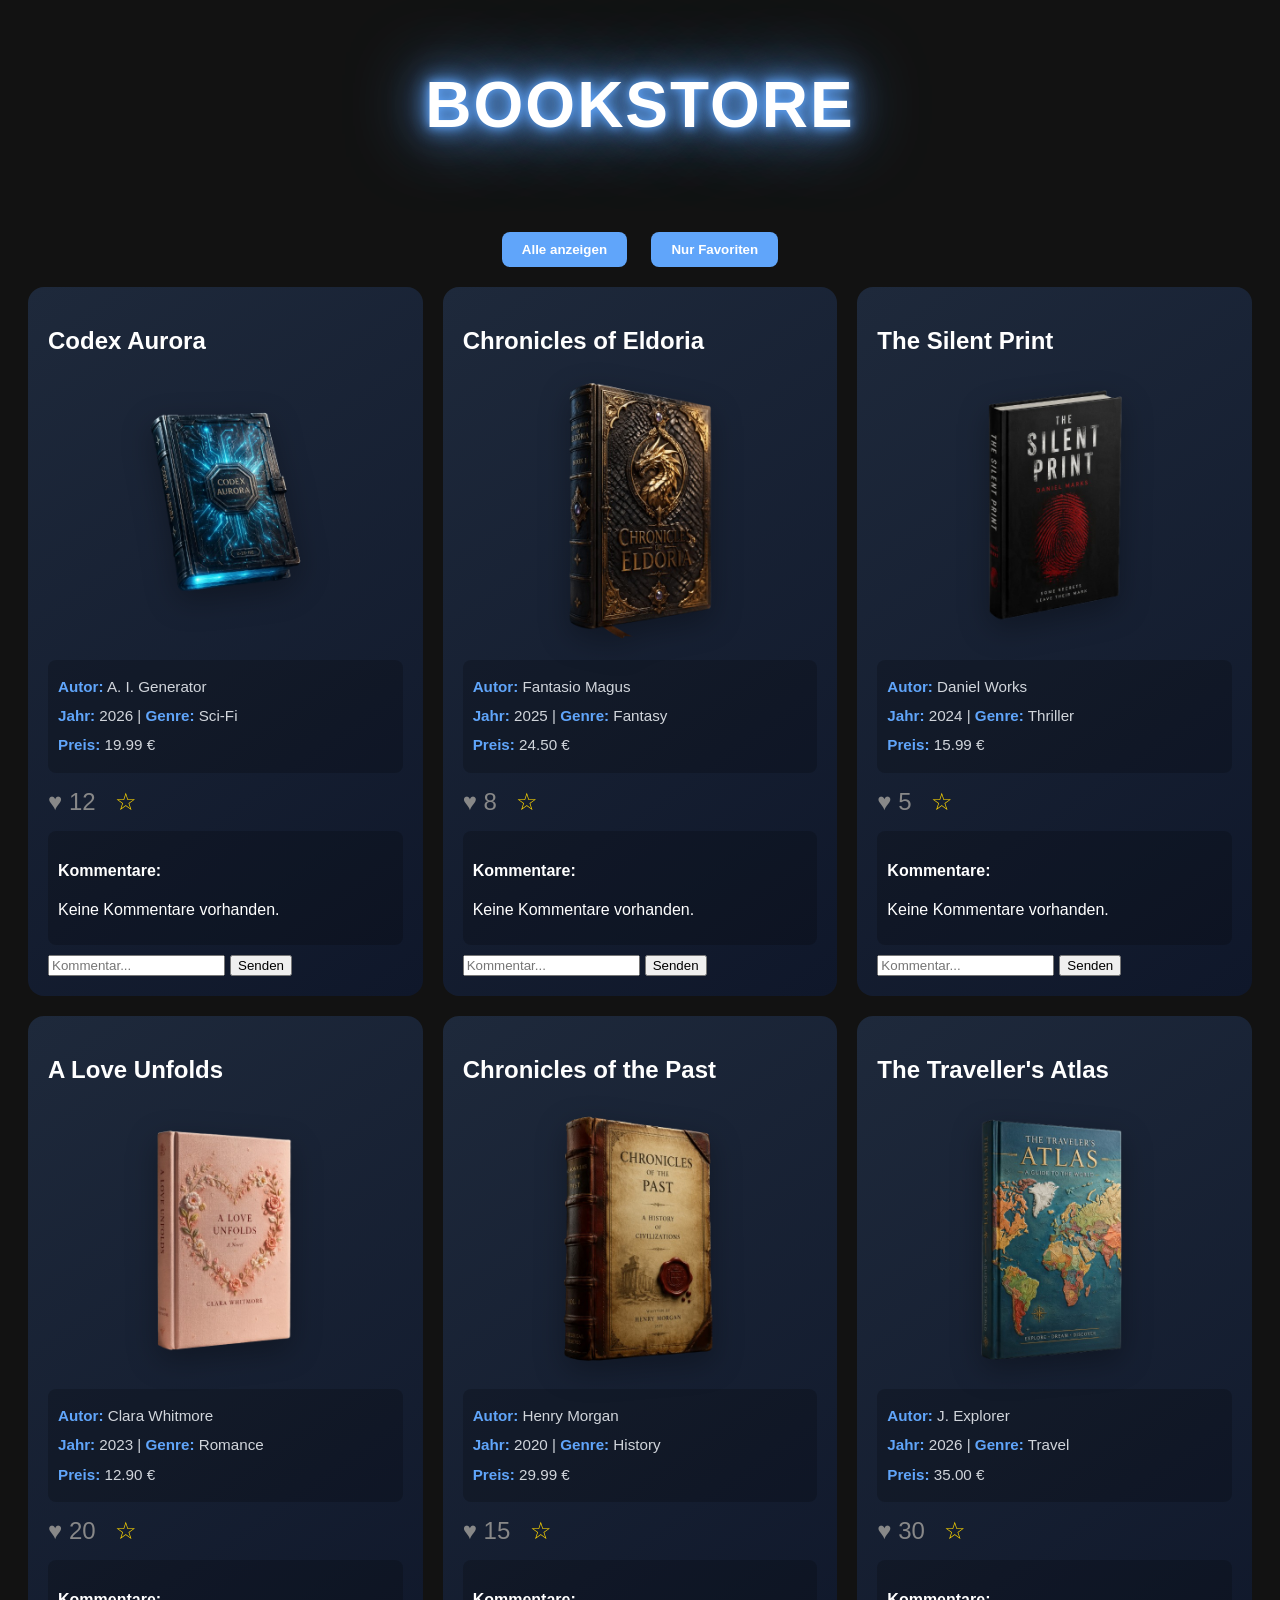
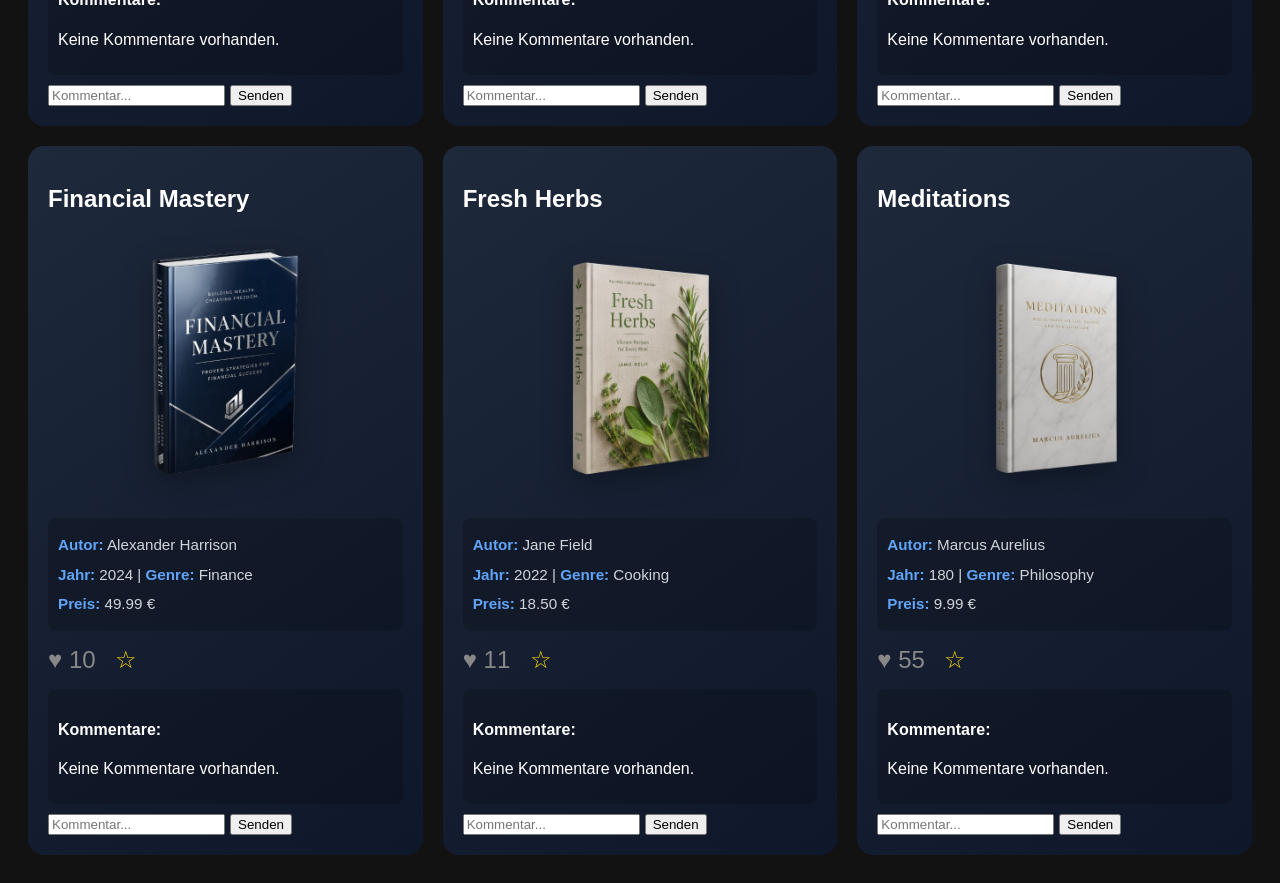
==== index.html @ d615faa3 "Initial commit: bookstore project module 7" ====
<!doctype html>
<html lang="de">
    <head>
        <link rel="stylesheet" href="style.css" />
        <title>Mein Bookstore</title>

        <link
            rel="icon"
            type="image/x-icon"
            href="./assets/icons/book_icon.png"
        />
    </head>
    <body>
        <header>
            <h1>Bookstore</h1>
        </header>
        <div class="filter-controls">
            <button id="show-all-btn">Alle anzeigen</button>
            <button id="show-favs-btn">Nur Favoriten</button>
        </div>
        <main id="book-container"></main>
        <script type="module" src="script.js"></script>
    </body>
</html>
---- style.css ----
body {
    background: #121212;  
    color: white;  
    font-family: 'Outfit', sans-serif; 
    padding: 20px; 
}

header {
    padding: 40px 0;
    margin-bottom: 50px;
    display: flex;
    justify-content: center;
    align-items: center;
}

header h1 {
    font-size: 4rem; 
    color: #ffffff;
    margin: 0; 
    text-transform: uppercase; 
    letter-spacing: 2px; 

    text-shadow: 0 0 10px #60a5fa, 
                 0 0 20px #60a5fa, 
                 0 0 40px #60a5fa,
                 0 0 80px #60a5fa;
}

.header-logo {
    width: 50px; 
    margin-right: 15px;
}

#book-container { 
    display: grid; 
    gap: 20px; 
    grid-template-columns: 
    repeat(auto-fit, minmax(300px, 1fr)); 
}

.book-card {
    background: linear-gradient(145deg, #1e293b, #0f172a);
    padding: 20px;
    border-radius: 16px;
    transition: transform 0.3s ease, box-shadow 0.3s ease;
}

.book-card:hover {
    transform: translateY(-5px);
    box-shadow: 0 10px 20px rgba(0, 0, 0, 0.4);
}

.book-cover {
    width: 100%;
    max-width: 180px;
    height: auto;
    margin: 15px auto;
    display: block;
    filter: drop-shadow(0px 10px 15px rgba(0,0,0,0.3));
    transition: transform 0.2s ease;
}

.book-card:hover .book-cover {
    transform: scale(1.05);
}

.book-meta {
    margin: 15px 0;
    padding: 10px;
    background: rgba(0, 0, 0, 0.2);
    border-radius: 8px;
    font-size: 0.95rem;
    line-height: 1.6;
}

.book-meta p {
    margin: 5px 0;
    color: #d1d5db;
}

.book-meta strong {
    color: #60a5fa;
}

.like-btn { 
    cursor: pointer; 
    color: #888; 
    font-size: 24px; 
}

.liked { 
    color: #ff4d4d; 
}

.comment-section {
    margin-top: 15px;
    padding: 10px;
    background: rgba(0, 0, 0, 0.2);
    border-radius: 8px;
}

.input-area {
    margin-top: 10px;
    display: flex;
    gap: 5px;
}

.comment-item {
    position: relative; 
    padding-right: 60px; 
    background: rgba(255, 255, 255, 0.05);
    margin-bottom: 8px;
    border-radius: 6px;
    font-size: 0.9em;
    border-bottom: 1px solid rgba(255, 255, 255, 0.1);
    padding: 8px 0;
}

.delete-btn {
    background: none;
    border: none;
    color: #ef4444; 
    cursor: pointer;
    font-weight: bold;
}

.delete-btn:hover {
    background: #ff4d4d; 
}

.fav-btn {
    font-size: 24px;
    margin-left: 15px;
    color: #ffd700; 
    transition: transform 0.2s;
}

.fav-btn:hover {
    transform: scale(1.2);
}

.filter-controls {
    text-align: center;
    margin-bottom: 20px;
}

.filter-controls button {
    padding: 10px 20px;
    margin: 0 10px;
    background: #60a5fa;
    color: white;
    border: none;
    border-radius: 8px;
    cursor: pointer;
    font-weight: bold;
}

.filter-controls button:hover {
    background: #3b82f6;
}
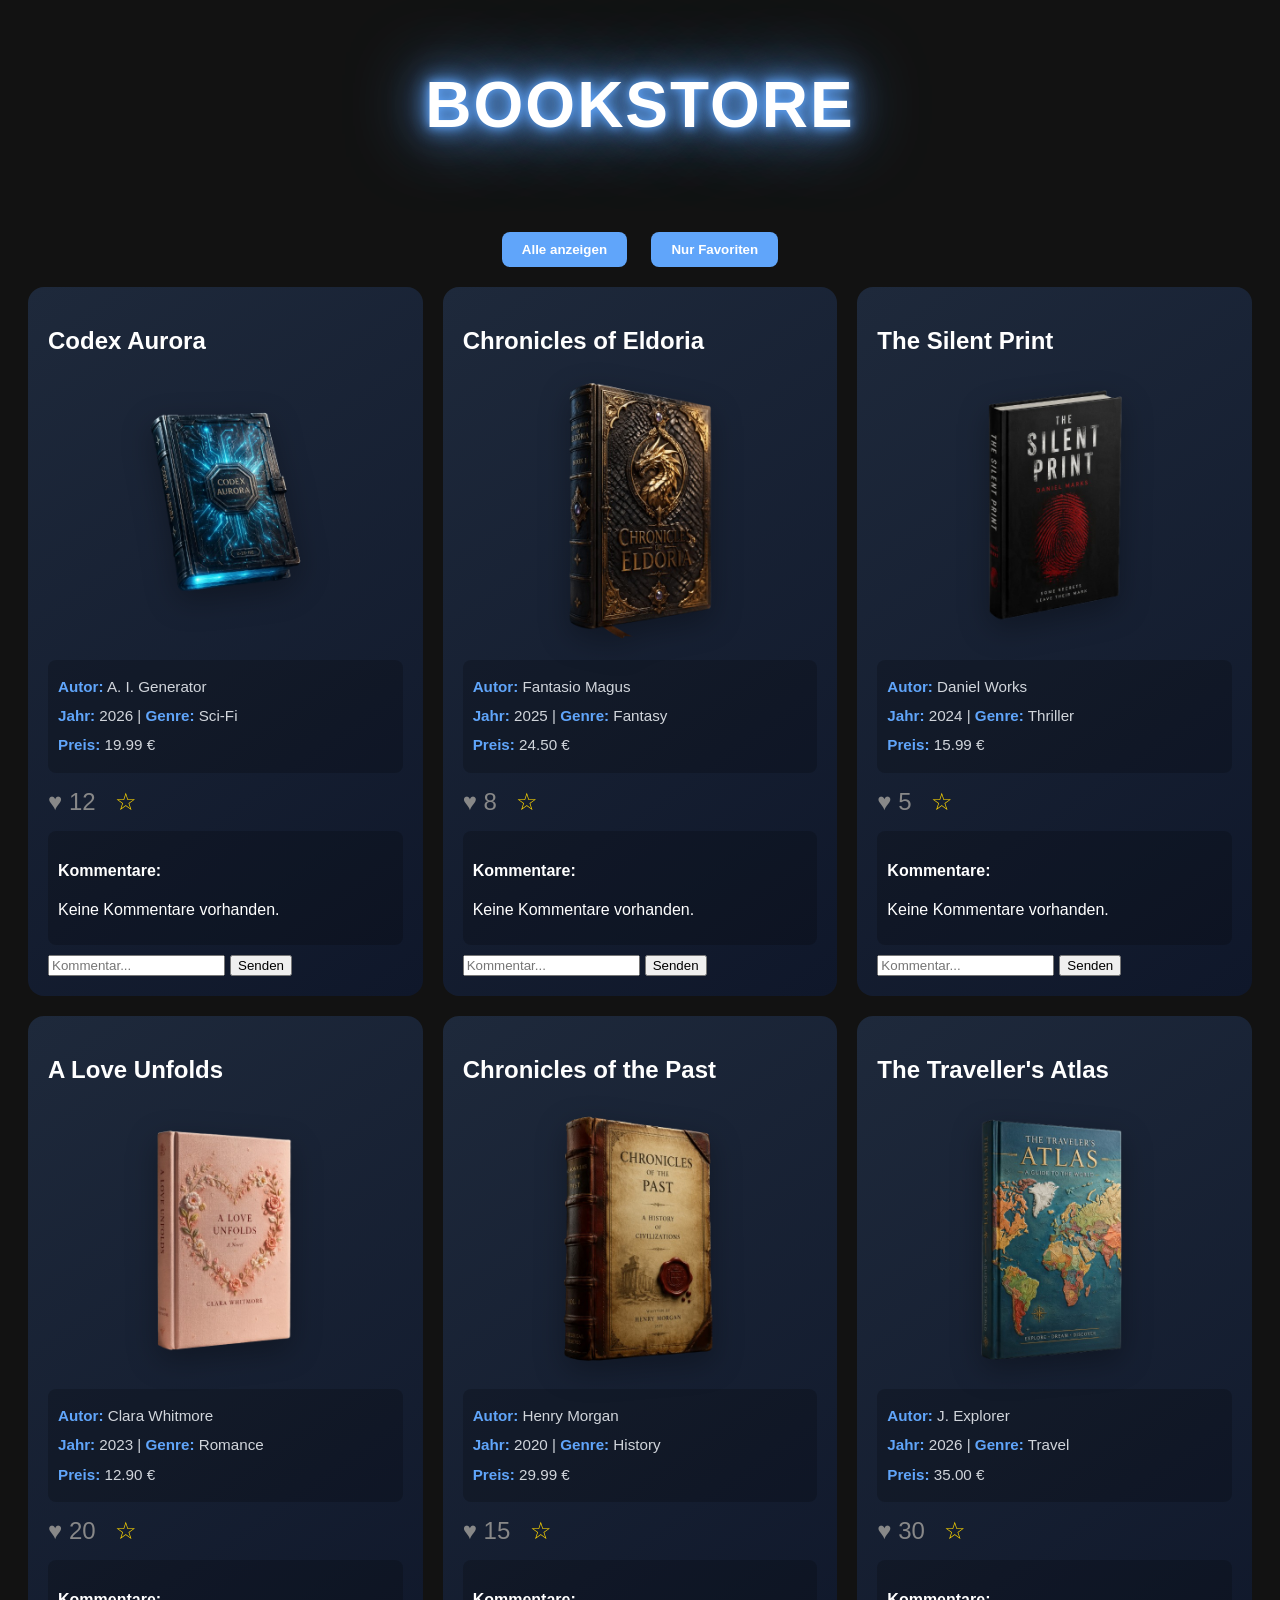
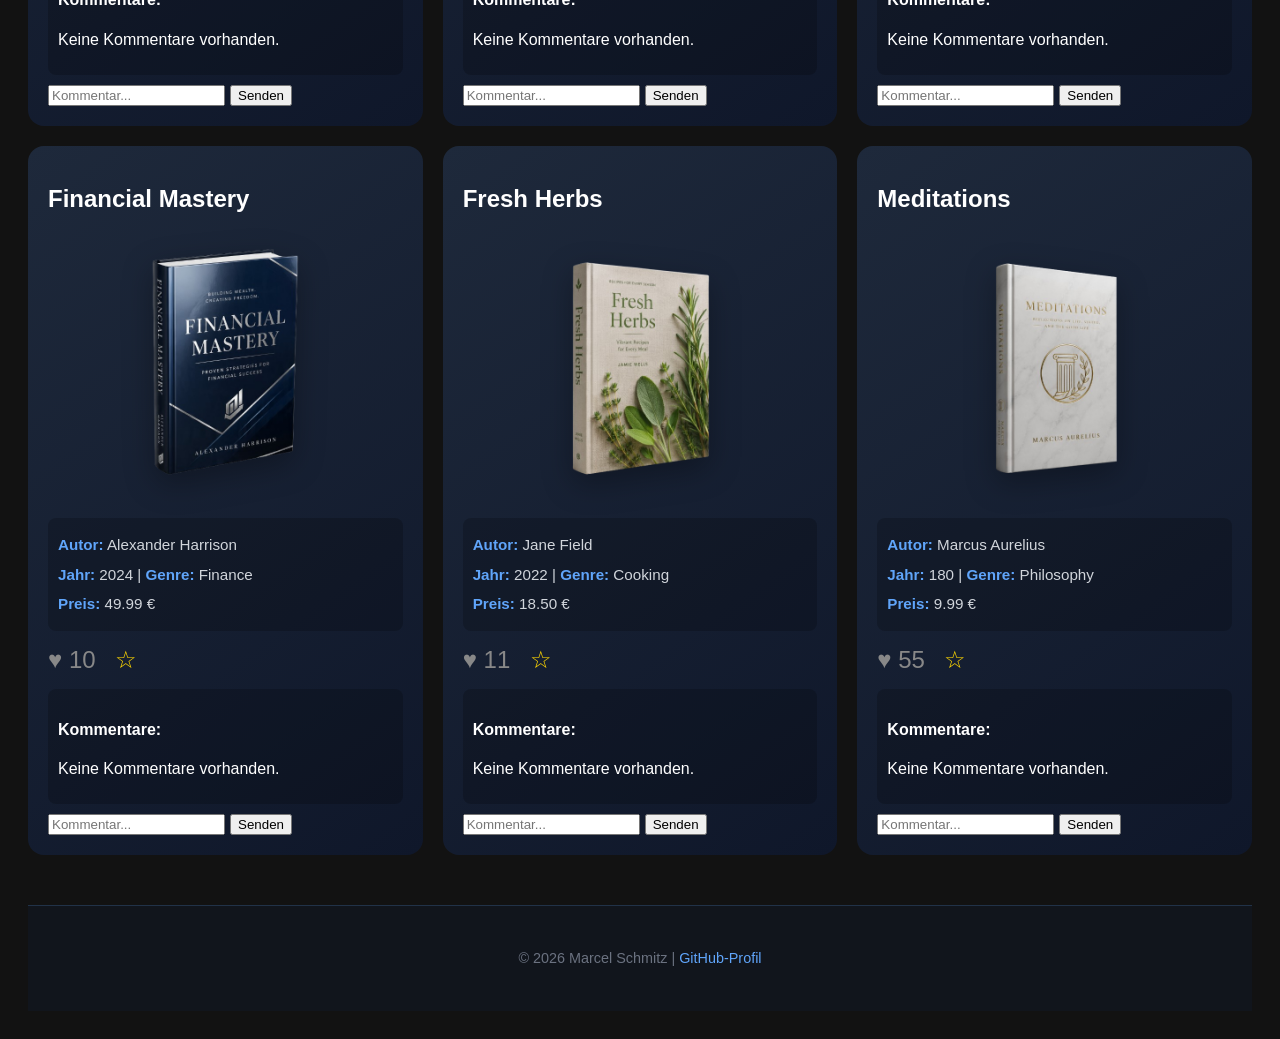
==== commit 70c8bce2: "footer erstellt" ====
--- a/index.html
+++ b/index.html
@@ -19,6 +19,18 @@
             <button id="show-favs-btn">Nur Favoriten</button>
         </div>
         <main id="book-container"></main>
+
+        <footer>
+            <p>
+                © 2026 Marcel Schmitz |
+                <a
+                    href="https://github.com/marcel-schmitz-dev"
+                    target="_blank"
+                    style="color: #60a5fa; text-decoration: none"
+                    >GitHub-Profil</a
+                >
+            </p>
+        </footer>
         <script type="module" src="script.js"></script>
     </body>
 </html>
--- a/style.css
+++ b/style.css
@@ -157,4 +157,14 @@
 
 .filter-controls button:hover {
     background: #3b82f6;
+}
+
+footer {
+    text-align: center;
+    padding: 30px;
+    margin-top: 50px;
+    color: #6b7280; 
+    font-size: 0.9rem;
+    border-top: 1px solid rgba(96, 165, 250, 0.2);
+    background: rgba(17, 24, 39, 0.5); 
 }
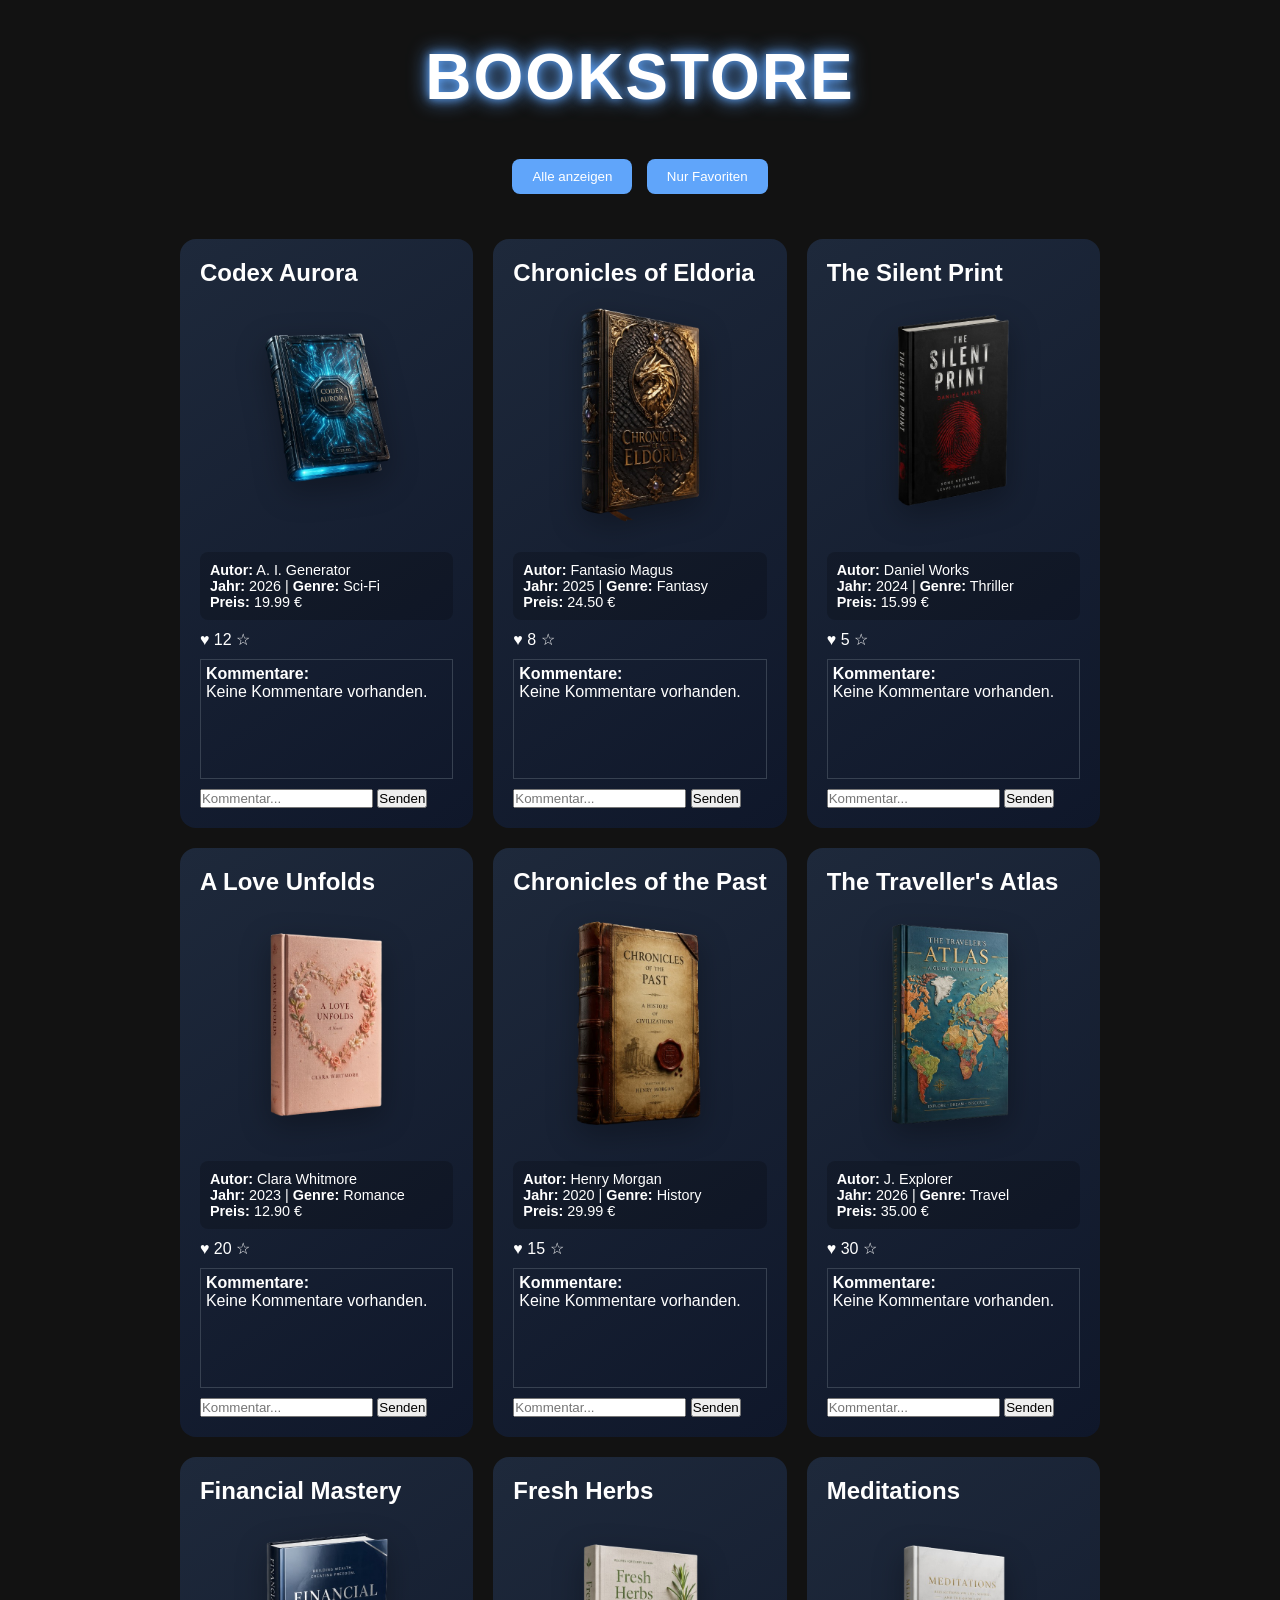
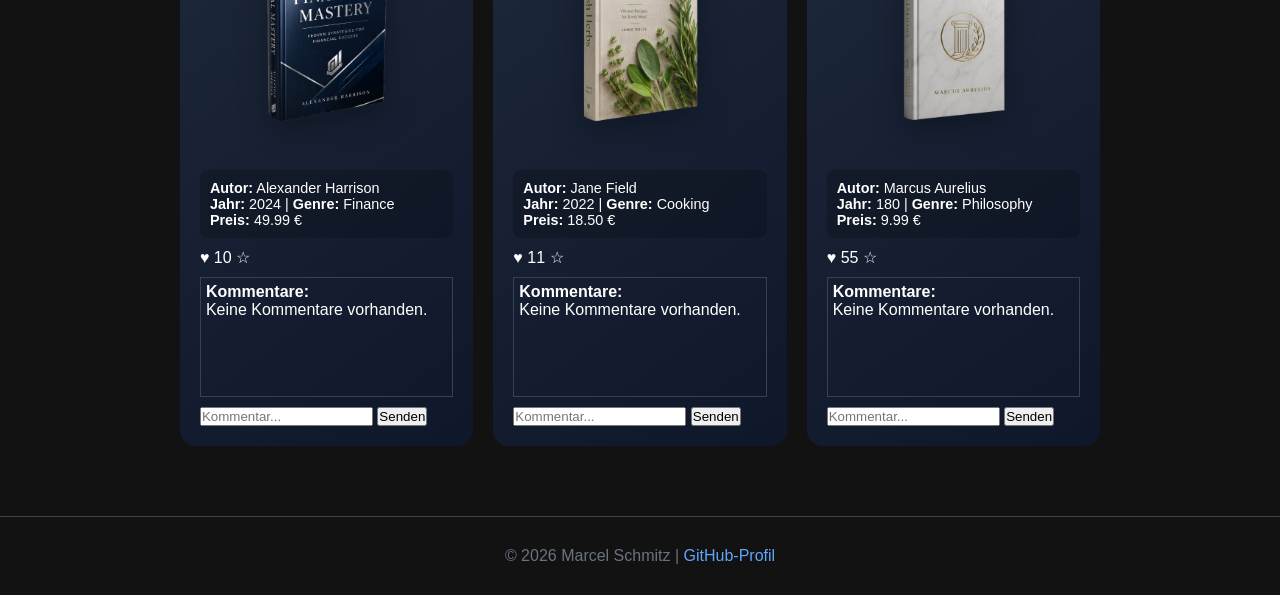
==== commit de0bdf79: "überarbeitung auslagerung" ====
--- a/index.html
+++ b/index.html
@@ -20,6 +20,14 @@
         </div>
         <main id="book-container"></main>
 
+        <div id="confirm-modal" class="modal" style="display: none">
+            <div class="modal-content">
+                <p>Möchtest du den Kommentar wirklich löschen?</p>
+                <button id="confirm-yes">Ja</button>
+                <button id="confirm-no">Abbrechen</button>
+            </div>
+        </div>
+
         <footer>
             <p>
                 © 2026 Marcel Schmitz |
--- a/style.css
+++ b/style.css
@@ -1,170 +1,138 @@
+* {
+    margin: 0; 
+    padding: 0; 
+    box-sizing: border-box; 
+    scroll-behavior: smooth;
+}
+
 body {
-    background: #121212;  
-    color: white;  
-    font-family: 'Outfit', sans-serif; 
+    display: flex; 
+    flex-direction: column; 
+    min-height: 100vh;
+    background: #121212; 
+    color: white; 
+    font-family: 'Outfit', sans-serif;
+}
+
+main { 
+    flex: 1; 
     padding: 20px; 
 }
 
-header {
-    padding: 40px 0;
-    margin-bottom: 50px;
-    display: flex;
-    justify-content: center;
-    align-items: center;
+header { 
+    padding: 40px 0; 
+    text-align: center; 
 }
 
-header h1 {
-    font-size: 4rem; 
-    color: #ffffff;
-    margin: 0; 
+header h1 { 
+    font-size: clamp(2rem, 8vw, 4rem);
+    color: #ffffff; 
     text-transform: uppercase; 
-    letter-spacing: 2px; 
-
-    text-shadow: 0 0 10px #60a5fa, 
-                 0 0 20px #60a5fa, 
-                 0 0 40px #60a5fa,
-                 0 0 80px #60a5fa;
-}
-
-.header-logo {
-    width: 50px; 
-    margin-right: 15px;
+    letter-spacing: 2px;
+    text-shadow: 0 0 10px #60a5fa, 0 0 20px #60a5fa;
 }
 
 #book-container { 
     display: grid; 
     gap: 20px; 
-    grid-template-columns: 
-    repeat(auto-fit, minmax(300px, 1fr)); 
+    grid-template-columns: repeat(auto-fit, minmax(280px, 1fr)); 
+    padding: 20px;
+    max-width: 1200px;
+    margin: 0 auto;
 }
 
 .book-card {
     background: linear-gradient(145deg, #1e293b, #0f172a);
     padding: 20px;
     border-radius: 16px;
-    transition: transform 0.3s ease, box-shadow 0.3s ease;
+    display: flex;
+    flex-direction: column; 
+    transition: transform 0.3s ease;
 }
 
-.book-card:hover {
-    transform: translateY(-5px);
-    box-shadow: 0 10px 20px rgba(0, 0, 0, 0.4);
-}
+.book-card:hover { transform: translateY(-5px); }
 
 .book-cover {
-    width: 100%;
-    max-width: 180px;
+    width: 100%; 
+    max-width: 150px; 
     height: auto;
-    margin: 15px auto;
+    margin: 15px auto; 
     display: block;
     filter: drop-shadow(0px 10px 15px rgba(0,0,0,0.3));
-    transition: transform 0.2s ease;
-}
-
-.book-card:hover .book-cover {
-    transform: scale(1.05);
 }
 
 .book-meta {
-    margin: 15px 0;
+    margin: 10px 0; 
     padding: 10px;
-    background: rgba(0, 0, 0, 0.2);
+    background: rgba(0, 0, 0, 0.2); 
     border-radius: 8px;
-    font-size: 0.95rem;
-    line-height: 1.6;
-}
-
-.book-meta p {
-    margin: 5px 0;
-    color: #d1d5db;
-}
-
-.book-meta strong {
-    color: #60a5fa;
-}
-
-.like-btn { 
-    cursor: pointer; 
-    color: #888; 
-    font-size: 24px; 
-}
-
-.liked { 
-    color: #ff4d4d; 
+    font-size: 0.9rem; 
+    flex-grow: 1; 
 }
 
 .comment-section {
-    margin-top: 15px;
-    padding: 10px;
-    background: rgba(0, 0, 0, 0.2);
-    border-radius: 8px;
-}
-
-.input-area {
-    margin-top: 10px;
-    display: flex;
-    gap: 5px;
+    min-height: 120px;
+    max-height: 200px;
+    overflow-y: auto;
+    border: 1px solid #374151;
+    padding: 5px;
+    margin: 10px 0;
 }
 
 .comment-item {
-    position: relative; 
-    padding-right: 60px; 
-    background: rgba(255, 255, 255, 0.05);
-    margin-bottom: 8px;
-    border-radius: 6px;
-    font-size: 0.9em;
+    padding: 5px 0;
     border-bottom: 1px solid rgba(255, 255, 255, 0.1);
-    padding: 8px 0;
+    display: flex; 
+    justify-content: space-between; 
+    align-items: center;
 }
 
-.delete-btn {
-    background: none;
-    border: none;
-    color: #ef4444; 
-    cursor: pointer;
-    font-weight: bold;
-}
-
-.delete-btn:hover {
-    background: #ff4d4d; 
-}
-
-.fav-btn {
-    font-size: 24px;
-    margin-left: 15px;
-    color: #ffd700; 
-    transition: transform 0.2s;
-}
-
-.fav-btn:hover {
-    transform: scale(1.2);
-}
-
-.filter-controls {
-    text-align: center;
-    margin-bottom: 20px;
+.filter-controls { 
+    text-align: center; 
+    margin-bottom: 20px; 
 }
 
 .filter-controls button {
-    padding: 10px 20px;
-    margin: 0 10px;
+    padding: 10px 20px; 
+    margin: 5px; 
     background: #60a5fa;
+    border: none; 
+    border-radius: 8px; 
+    cursor: pointer; 
     color: white;
-    border: none;
-    border-radius: 8px;
-    cursor: pointer;
-    font-weight: bold;
 }
 
-.filter-controls button:hover {
-    background: #3b82f6;
+.delete-btn { 
+    background: none; 
+    border: none; 
+    color: #ef4444; 
+    cursor: pointer; 
+    font-weight: bold; 
+    padding: 0 5px; }
+
+.modal {
+    position: fixed; 
+    top: 0; 
+    left: 0; 
+    width: 100%; 
+    height: 100%;
+    background: rgba(0,0,0,0.8); 
+    display: flex; 
+    justify-content: center; 
+    align-items: center; 
+    z-index: 1000;
 }
 
-footer {
-    text-align: center;
-    padding: 30px;
-    margin-top: 50px;
+.modal-content { 
+    background: #1f2937; 
+    padding: 25px; 
+    border-radius: 12px; 
+}
+
+footer { 
+    text-align: center; 
+    padding: 30px; 
+    margin-top: 50px; 
     color: #6b7280; 
-    font-size: 0.9rem;
-    border-top: 1px solid rgba(96, 165, 250, 0.2);
-    background: rgba(17, 24, 39, 0.5); 
+    border-top: 1px solid #374151; 
 }
